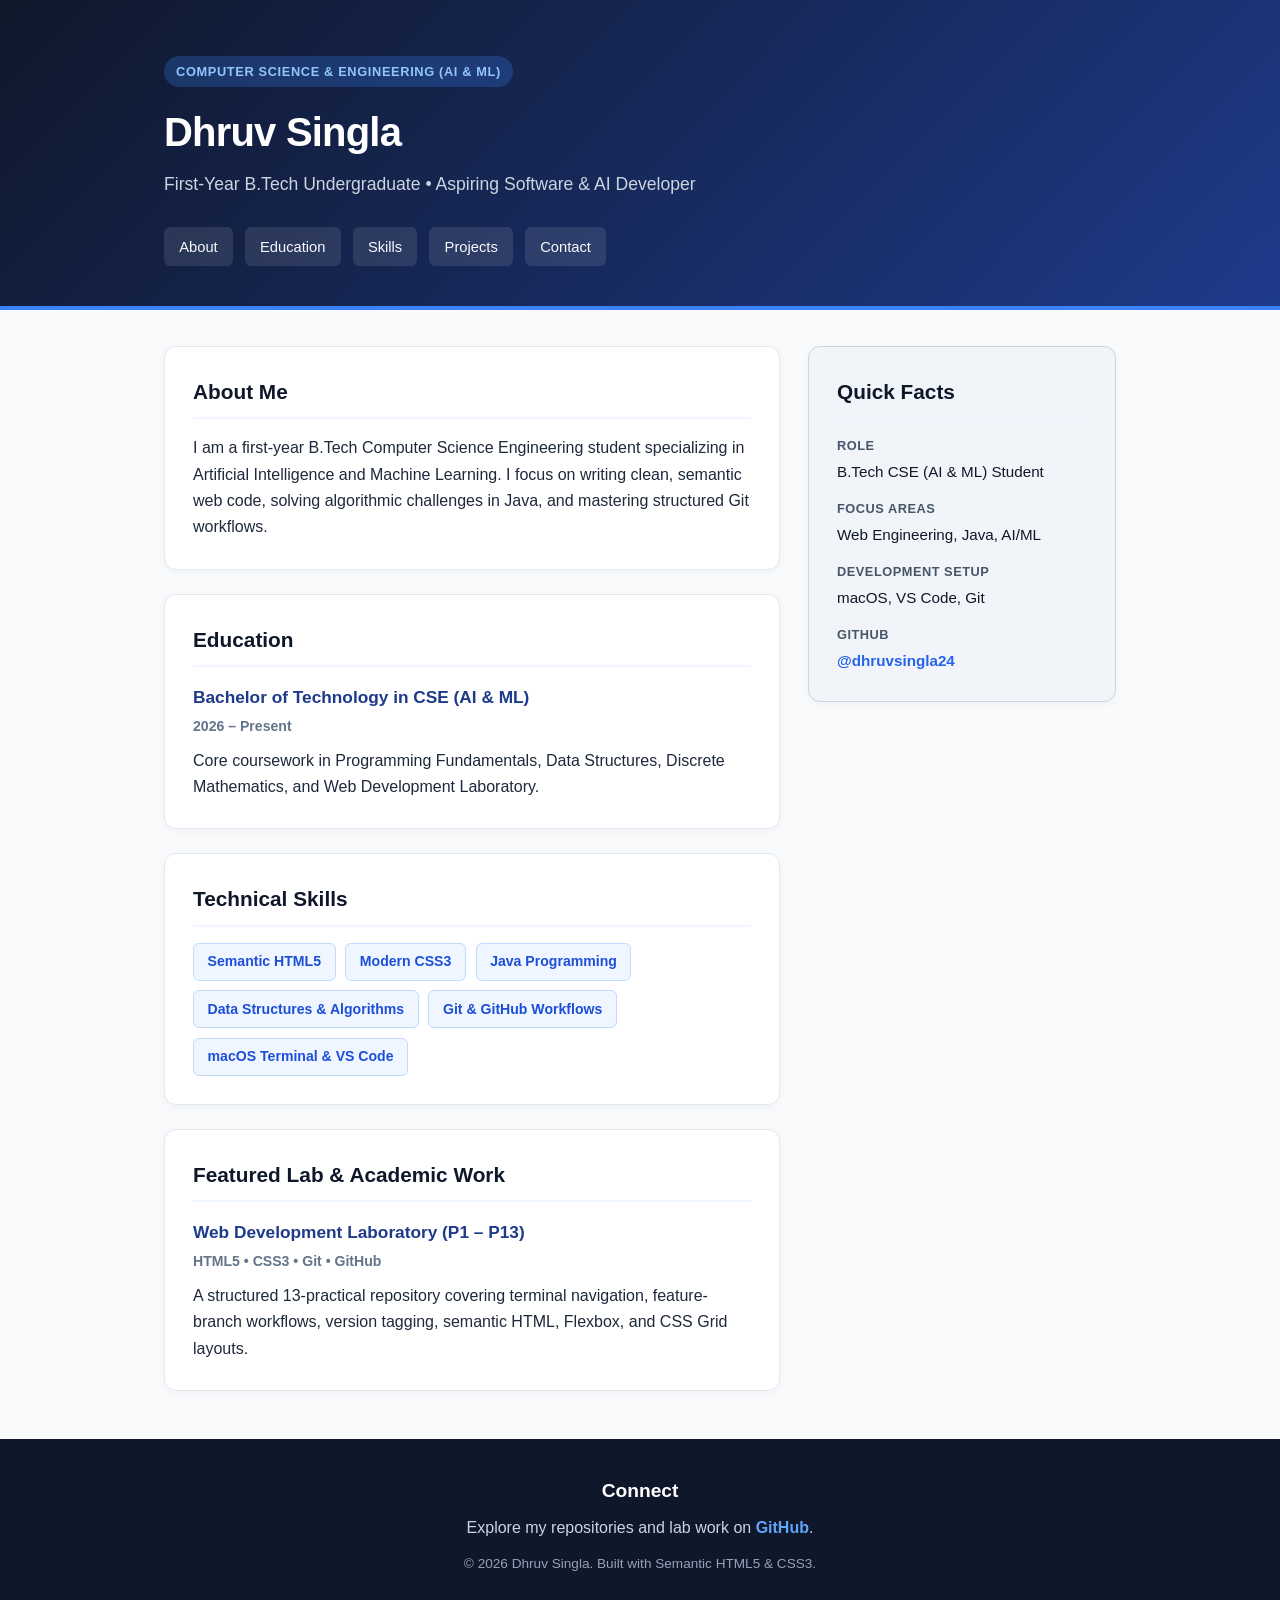
==== 05-P5-Semantic-Bio-Page/index.html @ 3323572a "feat: add semantic bio page with HTML and CSS for P5" ====
<!DOCTYPE html>
<html lang="en">
<head>
  <meta charset="UTF-8">
  <meta name="viewport" content="width=device-width, initial-scale=1.0">
  <title>Dhruv Singla | Semantic Bio Page</title>
  <link rel="stylesheet" href="style.css">
</head>
<body>

  <header class="site-header">
    <div class="container">
      <p class="badge">Computer Science &amp; Engineering (AI &amp; ML)</p>
      <h1>Dhruv Singla</h1>
      <p class="subtitle">First-Year B.Tech Undergraduate &bull; Aspiring Software &amp; AI Developer</p>
      <nav aria-label="Primary Navigation">
        <ul class="nav-list">
          <li><a href="#about">About</a></li>
          <li><a href="#education">Education</a></li>
          <li><a href="#skills">Skills</a></li>
          <li><a href="#projects">Projects</a></li>
          <li><a href="#contact">Contact</a></li>
        </ul>
      </nav>
    </div>
  </header>

  <main class="container main-layout">
    <div class="primary-content">
      <section id="about" class="card">
        <h2>About Me</h2>
        <p>
          I am a first-year B.Tech Computer Science Engineering student specializing in Artificial Intelligence and Machine Learning. I focus on writing clean, semantic web code, solving algorithmic challenges in Java, and mastering structured Git workflows.
        </p>
      </section>

      <section id="education" class="card">
        <h2>Education</h2>
        <article class="timeline-item">
          <h3>Bachelor of Technology in CSE (AI &amp; ML)</h3>
          <p class="meta"><time datetime="2026">2026</time> &ndash; Present</p>
          <p>Core coursework in Programming Fundamentals, Data Structures, Discrete Mathematics, and Web Development Laboratory.</p>
        </article>
      </section>

      <section id="skills" class="card">
        <h2>Technical Skills</h2>
        <ul class="skill-tags">
          <li>Semantic HTML5</li>
          <li>Modern CSS3</li>
          <li>Java Programming</li>
          <li>Data Structures &amp; Algorithms</li>
          <li>Git &amp; GitHub Workflows</li>
          <li>macOS Terminal &amp; VS Code</li>
        </ul>
      </section>

      <section id="projects" class="card">
        <h2>Featured Lab &amp; Academic Work</h2>
        <article class="timeline-item">
          <h3>Web Development Laboratory (P1 &ndash; P13)</h3>
          <p class="meta">HTML5 &bull; CSS3 &bull; Git &bull; GitHub</p>
          <p>A structured 13-practical repository covering terminal navigation, feature-branch workflows, version tagging, semantic HTML, Flexbox, and CSS Grid layouts.</p>
        </article>
      </section>
    </div>

    <aside class="sidebar">
      <section class="card highlight-card">
        <h2>Quick Facts</h2>
        <dl class="facts-list">
          <dt>Role</dt>
          <dd>B.Tech CSE (AI &amp; ML) Student</dd>
          <dt>Focus Areas</dt>
          <dd>Web Engineering, Java, AI/ML</dd>
          <dt>Development Setup</dt>
          <dd>macOS, VS Code, Git</dd>
          <dt>GitHub</dt>
          <dd><a href="https://github.com/dhruvsingla24" target="_blank" rel="noopener noreferrer">@dhruvsingla24</a></dd>
        </dl>
      </section>
    </aside>
  </main>

  <footer id="contact" class="site-footer">
    <div class="container">
      <h2>Connect</h2>
      <p>Explore my repositories and lab work on <a href="https://github.com/dhruvsingla24" target="_blank" rel="noopener noreferrer">GitHub</a>.</p>
      <p class="copyright">&copy; <time datetime="2026">2026</time> Dhruv Singla. Built with Semantic HTML5 &amp; CSS3.</p>
    </div>
  </footer>

</body>
</html>
---- 05-P5-Semantic-Bio-Page/style.css ----
* {
  box-sizing: border-box;
  margin: 0;
  padding: 0;
}

body {
  font-family: -apple-system, BlinkMacSystemFont, "Segoe UI", Roboto, Helvetica, Arial, sans-serif;
  line-height: 1.65;
  color: #1e293b;
  background-color: #f8fafc;
}

.container {
  max-width: 1000px;
  margin: 0 auto;
  padding: 0 1.5rem;
}

/* Header & Navigation */
.site-header {
  background: linear-gradient(135deg, #0f172a 0%, #1e3a8a 100%);
  color: #ffffff;
  padding: 3.5rem 0 2.5rem;
  border-bottom: 4px solid #3b82f6;
}

.badge {
  display: inline-block;
  background-color: rgba(59, 130, 246, 0.25);
  color: #93c5fd;
  font-size: 0.8rem;
  font-weight: 600;
  letter-spacing: 0.05em;
  text-transform: uppercase;
  padding: 0.3rem 0.75rem;
  border-radius: 999px;
  margin-bottom: 0.75rem;
}

.site-header h1 {
  font-size: 2.5rem;
  font-weight: 700;
  letter-spacing: -0.02em;
  margin-bottom: 0.35rem;
}

.subtitle {
  color: #cbd5e1;
  font-size: 1.1rem;
  margin-bottom: 1.75rem;
}

.nav-list {
  list-style: none;
  display: flex;
  flex-wrap: wrap;
  gap: 0.75rem;
}

.nav-list a {
  display: inline-block;
  color: #f8fafc;
  text-decoration: none;
  font-size: 0.92rem;
  font-weight: 500;
  padding: 0.45rem 0.95rem;
  border-radius: 6px;
  background-color: rgba(255, 255, 255, 0.1);
  transition: background-color 0.2s ease;
}

.nav-list a:hover {
  background-color: #3b82f6;
}

/* Main Content Layout */
.main-layout {
  display: grid;
  grid-template-columns: 2fr 1fr;
  gap: 1.75rem;
  margin-top: 2.25rem;
  margin-bottom: 3rem;
}

.primary-content {
  display: flex;
  flex-direction: column;
  gap: 1.5rem;
}

.card {
  background-color: #ffffff;
  border: 1px solid #e2e8f0;
  border-radius: 12px;
  padding: 1.75rem;
  box-shadow: 0 2px 8px rgba(15, 23, 42, 0.04);
}

.card h2 {
  font-size: 1.3rem;
  color: #0f172a;
  margin-bottom: 1rem;
  padding-bottom: 0.5rem;
  border-bottom: 2px solid #eff6ff;
}

.timeline-item h3 {
  font-size: 1.08rem;
  color: #1e3a8a;
  margin-bottom: 0.2rem;
}

.meta {
  font-size: 0.88rem;
  font-weight: 600;
  color: #64748b;
  margin-bottom: 0.6rem;
}

/* Skill Badges */
.skill-tags {
  list-style: none;
  display: flex;
  flex-wrap: wrap;
  gap: 0.6rem;
}

.skill-tags li {
  background-color: #eff6ff;
  color: #1d4ed8;
  border: 1px solid #bfdbfe;
  font-size: 0.88rem;
  font-weight: 600;
  padding: 0.4rem 0.85rem;
  border-radius: 6px;
}

/* Sidebar Aside */
.highlight-card {
  background-color: #f1f5f9;
  border-color: #cbd5e1;
}

.facts-list dt {
  font-size: 0.8rem;
  font-weight: 700;
  text-transform: uppercase;
  letter-spacing: 0.04em;
  color: #475569;
  margin-top: 0.9rem;
}

.facts-list dt:first-child {
  margin-top: 0;
}

.facts-list dd {
  font-size: 0.95rem;
  color: #0f172a;
  margin-top: 0.15rem;
}

.facts-list a {
  color: #2563eb;
  text-decoration: none;
  font-weight: 600;
}

.facts-list a:hover {
  text-decoration: underline;
}

/* Footer */
.site-footer {
  background-color: #0f172a;
  color: #cbd5e1;
  text-align: center;
  padding: 2.25rem 0;
}

.site-footer h2 {
  color: #ffffff;
  font-size: 1.2rem;
  margin-bottom: 0.5rem;
}

.site-footer a {
  color: #60a5fa;
  text-decoration: none;
  font-weight: 600;
}

.site-footer a:hover {
  text-decoration: underline;
}

.copyright {
  margin-top: 0.75rem;
  font-size: 0.85rem;
  color: #94a3b8;
}

/* Responsive Mobile View */
@media (max-width: 768px) {
  .main-layout {
    grid-template-columns: 1fr;
  }

  .site-header h1 {
    font-size: 2rem;
  }
}
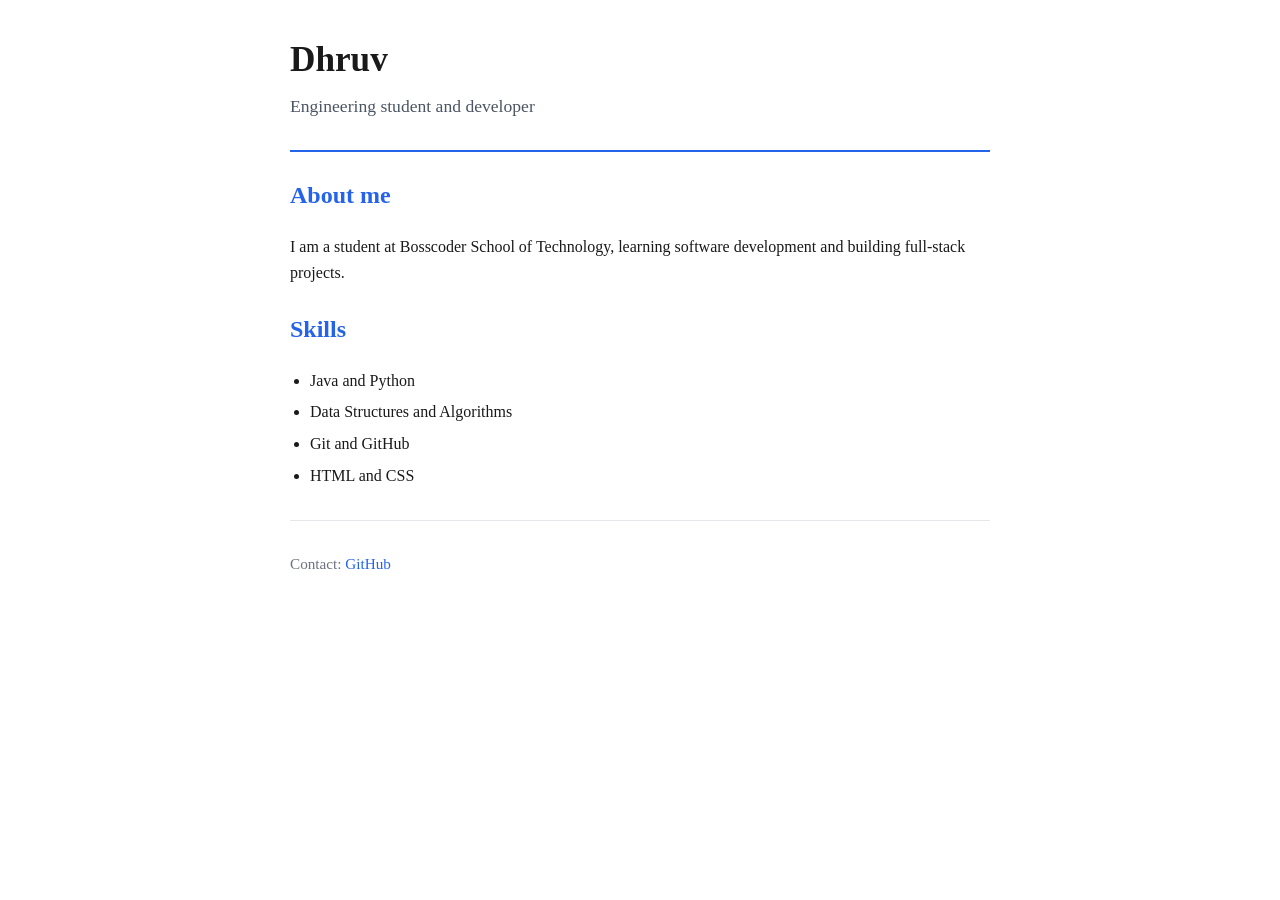
==== commit 87ef962c: "Update P5 bio page HTML and CSS" ====
--- a/05-P5-Semantic-Bio-Page/index.html
+++ b/05-P5-Semantic-Bio-Page/index.html
@@ -2,93 +2,34 @@
 <html lang="en">
 <head>
   <meta charset="UTF-8">
-  <meta name="viewport" content="width=device-width, initial-scale=1.0">
-  <title>Dhruv Singla | Semantic Bio Page</title>
+  <title>Dhruv - Portfolio</title>
   <link rel="stylesheet" href="style.css">
 </head>
 <body>
-
-  <header class="site-header">
-    <div class="container">
-      <p class="badge">Computer Science &amp; Engineering (AI &amp; ML)</p>
-      <h1>Dhruv Singla</h1>
-      <p class="subtitle">First-Year B.Tech Undergraduate &bull; Aspiring Software &amp; AI Developer</p>
-      <nav aria-label="Primary Navigation">
-        <ul class="nav-list">
-          <li><a href="#about">About</a></li>
-          <li><a href="#education">Education</a></li>
-          <li><a href="#skills">Skills</a></li>
-          <li><a href="#projects">Projects</a></li>
-          <li><a href="#contact">Contact</a></li>
-        </ul>
-      </nav>
-    </div>
+  <header>
+    <h1>Dhruv</h1>
+    <p>Engineering student and developer</p>
   </header>
 
-  <main class="container main-layout">
-    <div class="primary-content">
-      <section id="about" class="card">
-        <h2>About Me</h2>
-        <p>
-          I am a first-year B.Tech Computer Science Engineering student specializing in Artificial Intelligence and Machine Learning. I focus on writing clean, semantic web code, solving algorithmic challenges in Java, and mastering structured Git workflows.
-        </p>
-      </section>
+  <main>
+    <article>
+      <h2>About me</h2>
+      <p>I am a student at Bosscoder School of Technology, learning software development and building full-stack projects.</p>
+    </article>
 
-      <section id="education" class="card">
-        <h2>Education</h2>
-        <article class="timeline-item">
-          <h3>Bachelor of Technology in CSE (AI &amp; ML)</h3>
-          <p class="meta"><time datetime="2026">2026</time> &ndash; Present</p>
-          <p>Core coursework in Programming Fundamentals, Data Structures, Discrete Mathematics, and Web Development Laboratory.</p>
-        </article>
-      </section>
-
-      <section id="skills" class="card">
-        <h2>Technical Skills</h2>
-        <ul class="skill-tags">
-          <li>Semantic HTML5</li>
-          <li>Modern CSS3</li>
-          <li>Java Programming</li>
-          <li>Data Structures &amp; Algorithms</li>
-          <li>Git &amp; GitHub Workflows</li>
-          <li>macOS Terminal &amp; VS Code</li>
-        </ul>
-      </section>
-
-      <section id="projects" class="card">
-        <h2>Featured Lab &amp; Academic Work</h2>
-        <article class="timeline-item">
-          <h3>Web Development Laboratory (P1 &ndash; P13)</h3>
-          <p class="meta">HTML5 &bull; CSS3 &bull; Git &bull; GitHub</p>
-          <p>A structured 13-practical repository covering terminal navigation, feature-branch workflows, version tagging, semantic HTML, Flexbox, and CSS Grid layouts.</p>
-        </article>
-      </section>
-    </div>
-
-    <aside class="sidebar">
-      <section class="card highlight-card">
-        <h2>Quick Facts</h2>
-        <dl class="facts-list">
-          <dt>Role</dt>
-          <dd>B.Tech CSE (AI &amp; ML) Student</dd>
-          <dt>Focus Areas</dt>
-          <dd>Web Engineering, Java, AI/ML</dd>
-          <dt>Development Setup</dt>
-          <dd>macOS, VS Code, Git</dd>
-          <dt>GitHub</dt>
-          <dd><a href="https://github.com/dhruvsingla24" target="_blank" rel="noopener noreferrer">@dhruvsingla24</a></dd>
-        </dl>
-      </section>
-    </aside>
+    <section>
+      <h2>Skills</h2>
+      <ul>
+        <li>Java and Python</li>
+        <li>Data Structures and Algorithms</li>
+        <li>Git and GitHub</li>
+        <li>HTML and CSS</li>
+      </ul>
+    </section>
   </main>
 
-  <footer id="contact" class="site-footer">
-    <div class="container">
-      <h2>Connect</h2>
-      <p>Explore my repositories and lab work on <a href="https://github.com/dhruvsingla24" target="_blank" rel="noopener noreferrer">GitHub</a>.</p>
-      <p class="copyright">&copy; <time datetime="2026">2026</time> Dhruv Singla. Built with Semantic HTML5 &amp; CSS3.</p>
-    </div>
+  <footer>
+    <p>Contact: <a href="https://github.com">GitHub</a></p>
   </footer>
-
 </body>
 </html>
--- a/05-P5-Semantic-Bio-Page/style.css
+++ b/05-P5-Semantic-Bio-Page/style.css
@@ -1,213 +1,59 @@
-* {
-  box-sizing: border-box;
-  margin: 0;
-  padding: 0;
+body {
+  font-family: Georgia, "Times New Roman", serif;
+  color: #1a1a1a;
+  line-height: 1.6;
+  max-width: 700px;
+  margin: 32px auto;
+  padding: 0 16px;
 }
 
-body {
-  font-family: -apple-system, BlinkMacSystemFont, "Segoe UI", Roboto, Helvetica, Arial, sans-serif;
-  line-height: 1.65;
-  color: #1e293b;
-  background-color: #f8fafc;
+header {
+  border-bottom: 2px solid #2563eb;
+  margin-bottom: 24px;
+  padding-bottom: 12px;
 }
 
-.container {
-  max-width: 1000px;
-  margin: 0 auto;
-  padding: 0 1.5rem;
+h1 {
+  margin-bottom: 4px;
+  font-size: 2.2rem;
 }
 
-/* Header & Navigation */
-.site-header {
-  background: linear-gradient(135deg, #0f172a 0%, #1e3a8a 100%);
-  color: #ffffff;
-  padding: 3.5rem 0 2.5rem;
-  border-bottom: 4px solid #3b82f6;
+header p {
+  color: #4b5563;
+  margin-top: 0;
+  font-size: 1.1rem;
 }
 
-.badge {
-  display: inline-block;
-  background-color: rgba(59, 130, 246, 0.25);
-  color: #93c5fd;
-  font-size: 0.8rem;
-  font-weight: 600;
-  letter-spacing: 0.05em;
-  text-transform: uppercase;
-  padding: 0.3rem 0.75rem;
-  border-radius: 999px;
-  margin-bottom: 0.75rem;
+h2 {
+  color: #2563eb;
+  margin-top: 24px;
 }
 
-.site-header h1 {
-  font-size: 2.5rem;
-  font-weight: 700;
-  letter-spacing: -0.02em;
-  margin-bottom: 0.35rem;
+article {
+  margin-bottom: 24px;
 }
 
-.subtitle {
-  color: #cbd5e1;
-  font-size: 1.1rem;
-  margin-bottom: 1.75rem;
+ul {
+  padding-left: 20px;
 }
 
-.nav-list {
-  list-style: none;
-  display: flex;
-  flex-wrap: wrap;
-  gap: 0.75rem;
+li {
+  margin: 6px 0;
 }
 
-.nav-list a {
-  display: inline-block;
-  color: #f8fafc;
+a {
+  color: #2563eb;
   text-decoration: none;
-  font-size: 0.92rem;
-  font-weight: 500;
-  padding: 0.45rem 0.95rem;
-  border-radius: 6px;
-  background-color: rgba(255, 255, 255, 0.1);
-  transition: background-color 0.2s ease;
 }
 
-.nav-list a:hover {
-  background-color: #3b82f6;
-}
-
-/* Main Content Layout */
-.main-layout {
-  display: grid;
-  grid-template-columns: 2fr 1fr;
-  gap: 1.75rem;
-  margin-top: 2.25rem;
-  margin-bottom: 3rem;
-}
-
-.primary-content {
-  display: flex;
-  flex-direction: column;
-  gap: 1.5rem;
-}
-
-.card {
-  background-color: #ffffff;
-  border: 1px solid #e2e8f0;
-  border-radius: 12px;
-  padding: 1.75rem;
-  box-shadow: 0 2px 8px rgba(15, 23, 42, 0.04);
-}
-
-.card h2 {
-  font-size: 1.3rem;
-  color: #0f172a;
-  margin-bottom: 1rem;
-  padding-bottom: 0.5rem;
-  border-bottom: 2px solid #eff6ff;
-}
-
-.timeline-item h3 {
-  font-size: 1.08rem;
-  color: #1e3a8a;
-  margin-bottom: 0.2rem;
-}
-
-.meta {
-  font-size: 0.88rem;
-  font-weight: 600;
-  color: #64748b;
-  margin-bottom: 0.6rem;
-}
-
-/* Skill Badges */
-.skill-tags {
-  list-style: none;
-  display: flex;
-  flex-wrap: wrap;
-  gap: 0.6rem;
-}
-
-.skill-tags li {
-  background-color: #eff6ff;
-  color: #1d4ed8;
-  border: 1px solid #bfdbfe;
-  font-size: 0.88rem;
-  font-weight: 600;
-  padding: 0.4rem 0.85rem;
-  border-radius: 6px;
-}
-
-/* Sidebar Aside */
-.highlight-card {
-  background-color: #f1f5f9;
-  border-color: #cbd5e1;
-}
-
-.facts-list dt {
-  font-size: 0.8rem;
-  font-weight: 700;
-  text-transform: uppercase;
-  letter-spacing: 0.04em;
-  color: #475569;
-  margin-top: 0.9rem;
-}
-
-.facts-list dt:first-child {
-  margin-top: 0;
-}
-
-.facts-list dd {
-  font-size: 0.95rem;
-  color: #0f172a;
-  margin-top: 0.15rem;
-}
-
-.facts-list a {
-  color: #2563eb;
-  text-decoration: none;
-  font-weight: 600;
-}
-
-.facts-list a:hover {
+a:hover {
   text-decoration: underline;
 }
 
-/* Footer */
-.site-footer {
-  background-color: #0f172a;
-  color: #cbd5e1;
-  text-align: center;
-  padding: 2.25rem 0;
-}
-
-.site-footer h2 {
-  color: #ffffff;
-  font-size: 1.2rem;
-  margin-bottom: 0.5rem;
-}
-
-.site-footer a {
-  color: #60a5fa;
-  text-decoration: none;
-  font-weight: 600;
-}
-
-.site-footer a:hover {
-  text-decoration: underline;
-}
-
-.copyright {
-  margin-top: 0.75rem;
-  font-size: 0.85rem;
-  color: #94a3b8;
-}
-
-/* Responsive Mobile View */
-@media (max-width: 768px) {
-  .main-layout {
-    grid-template-columns: 1fr;
-  }
-
-  .site-header h1 {
-    font-size: 2rem;
-  }
+footer {
+  margin-top: 32px;
+  padding-top: 16px;
+  border-top: 1px solid #e5e7eb;
+  color: #6b7280;
+  font-size: 0.95rem;
 }
